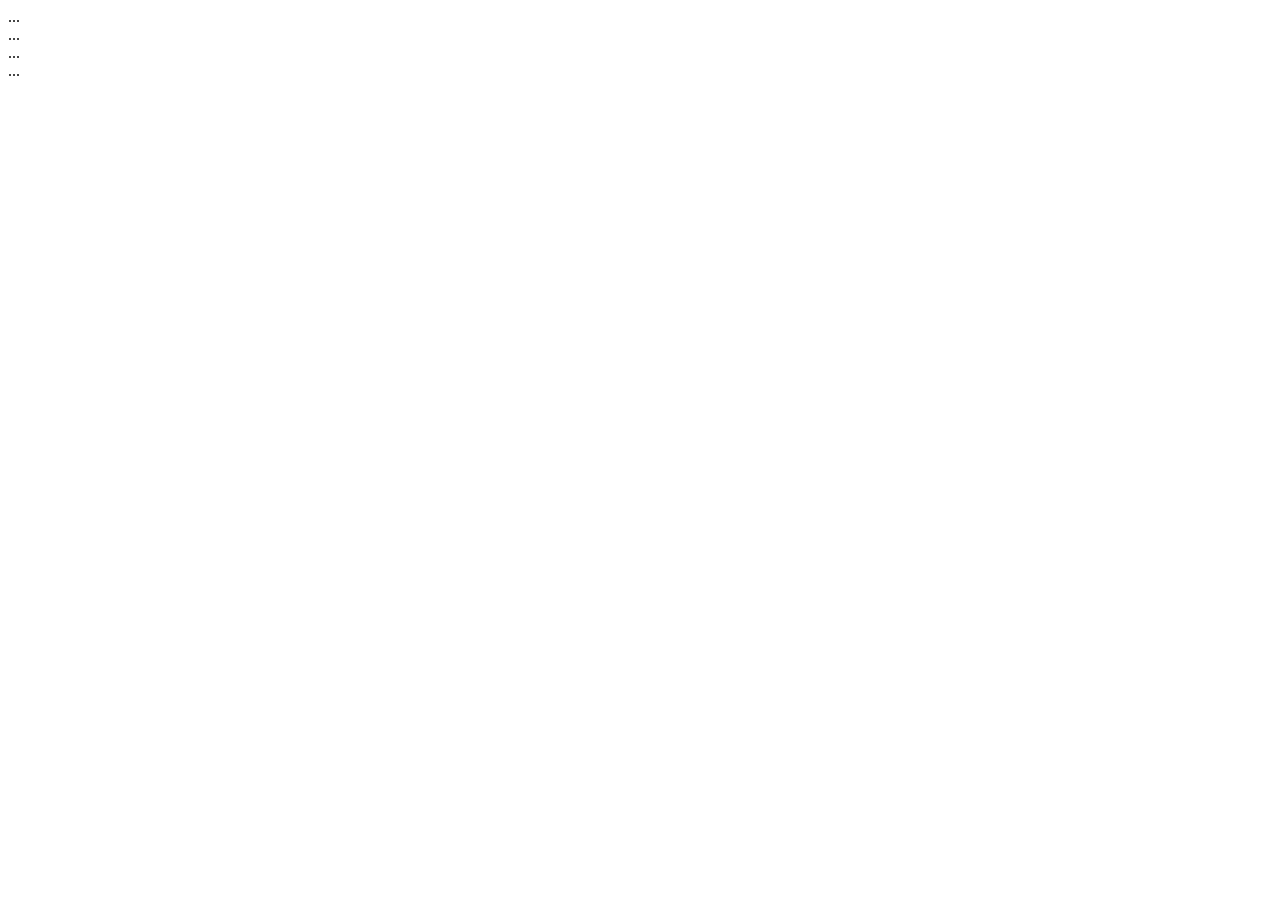
==== index.html @ 46198ea7 "Añadir archivos Página Web" ====
<!DOCTYPE html>
<html lang="es">
<head>
 <meta charset="UTF-8">
 <meta name="viewport" content="width=device-width, initial-scale=1.0">
 <title>Dungeons & Dragons</title>
</head>
<body>
 <header>...</header>
 <nav>...</nav>
 <main>...</main>
 <footer>...</footer>
</body>
</html>
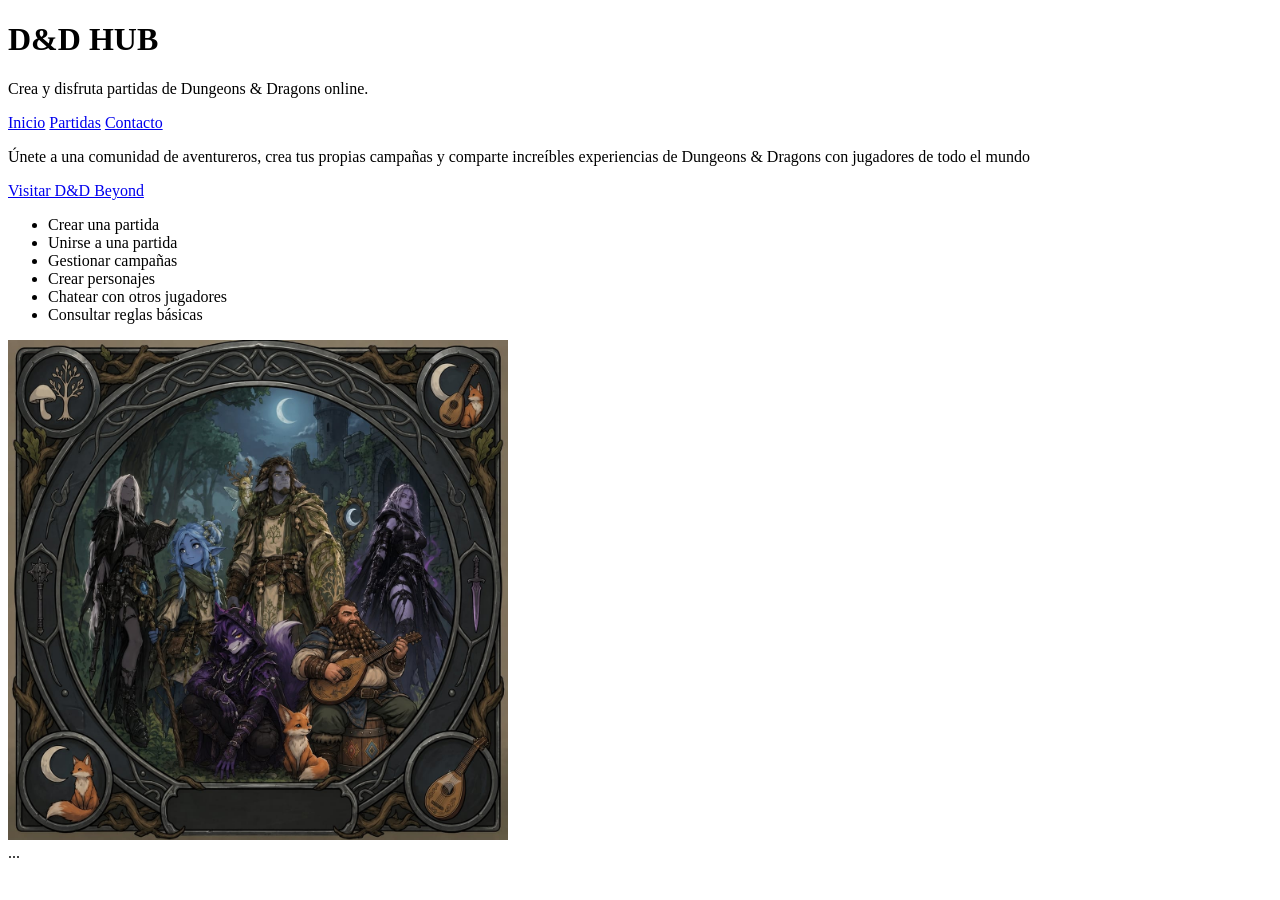
==== commit bcc2d9a6: "Actualización Página Web" ====
--- a/index.html
+++ b/index.html
@@ -3,12 +3,33 @@
 <head>
  <meta charset="UTF-8">
  <meta name="viewport" content="width=device-width, initial-scale=1.0">
- <title>Dungeons & Dragons</title>
+ <title>Dungeons & Dragons HUB</title>
 </head>
 <body>
- <header>...</header>
- <nav>...</nav>
- <main>...</main>
+ <header>
+    <h1>D&D HUB</h1>
+    <p>Crea y disfruta partidas de Dungeons & Dragons online.</p>
+ </header>
+ <nav>
+    <a href="index.html">Inicio</a>
+    <a href="pagina2.html">Partidas</a>
+    <a href="pagina3.html">Contacto</a>
+</nav>
+ <main>
+    <p>Únete a una comunidad de aventureros, crea tus propias campañas y comparte increíbles experiencias de Dungeons & Dragons con jugadores de todo el mundo</p>
+ </main>
+    <a href="https://www.dndbeyond.com/en?srsltid=AYCX9vLpSsn00K49eZHP-_amnRFfbuU8GdW08XZc52-zA27ekqrg1QME">Visitar D&D Beyond</a>
+ <ul>
+   <li>Crear una partida</li>
+   <li>Unirse a una partida</li>
+   <li>Gestionar campañas</li>
+   <li>Crear personajes</li>
+   <li>Chatear con otros jugadores</li>
+   <li>Consultar reglas básicas</li>
+ </ul>
+ <img src="img/imagen1.jpg" alt="Grupo de personajes de Dungeons & Dragons" width="500">
  <footer>...</footer>
+ <style>
+ </style>
 </body>
 </html>
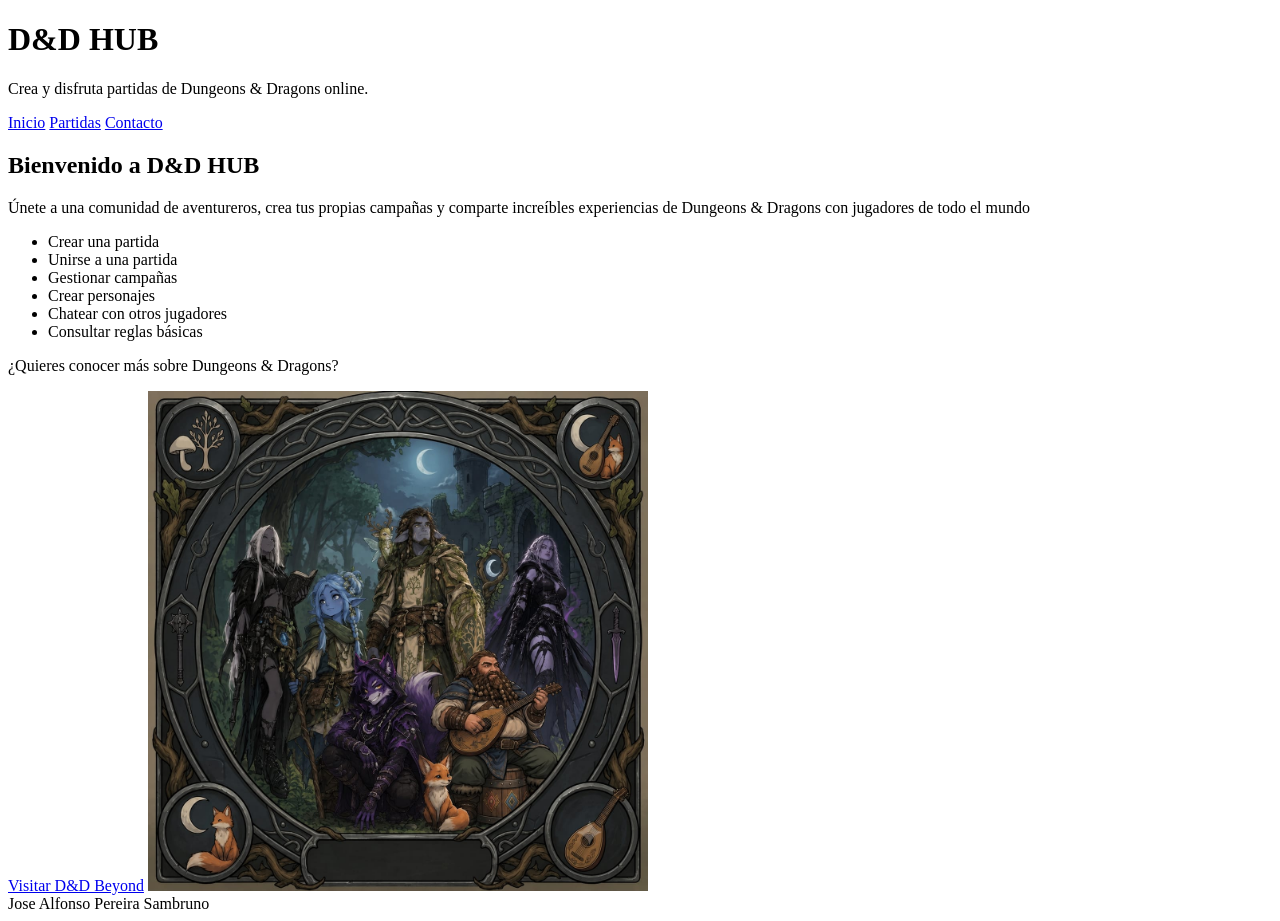
==== commit a7758fbc: "Actualización V1" ====
--- a/index.html
+++ b/index.html
@@ -16,9 +16,9 @@
     <a href="pagina3.html">Contacto</a>
 </nav>
  <main>
+   <h2>Bienvenido a D&D HUB</h2>
     <p>Únete a una comunidad de aventureros, crea tus propias campañas y comparte increíbles experiencias de Dungeons & Dragons con jugadores de todo el mundo</p>
  </main>
-    <a href="https://www.dndbeyond.com/en?srsltid=AYCX9vLpSsn00K49eZHP-_amnRFfbuU8GdW08XZc52-zA27ekqrg1QME">Visitar D&D Beyond</a>
  <ul>
    <li>Crear una partida</li>
    <li>Unirse a una partida</li>
@@ -27,8 +27,10 @@
    <li>Chatear con otros jugadores</li>
    <li>Consultar reglas básicas</li>
  </ul>
+ <p>¿Quieres conocer más sobre Dungeons & Dragons?</p>
+ <a href="https://www.dndbeyond.com/en?srsltid=AYCX9vLpSsn00K49eZHP-_amnRFfbuU8GdW08XZc52-zA27ekqrg1QME">Visitar D&D Beyond</a>
  <img src="img/imagen1.jpg" alt="Grupo de personajes de Dungeons & Dragons" width="500">
- <footer>...</footer>
+ <footer>Jose Alfonso Pereira Sambruno</footer>
  <style>
  </style>
 </body>
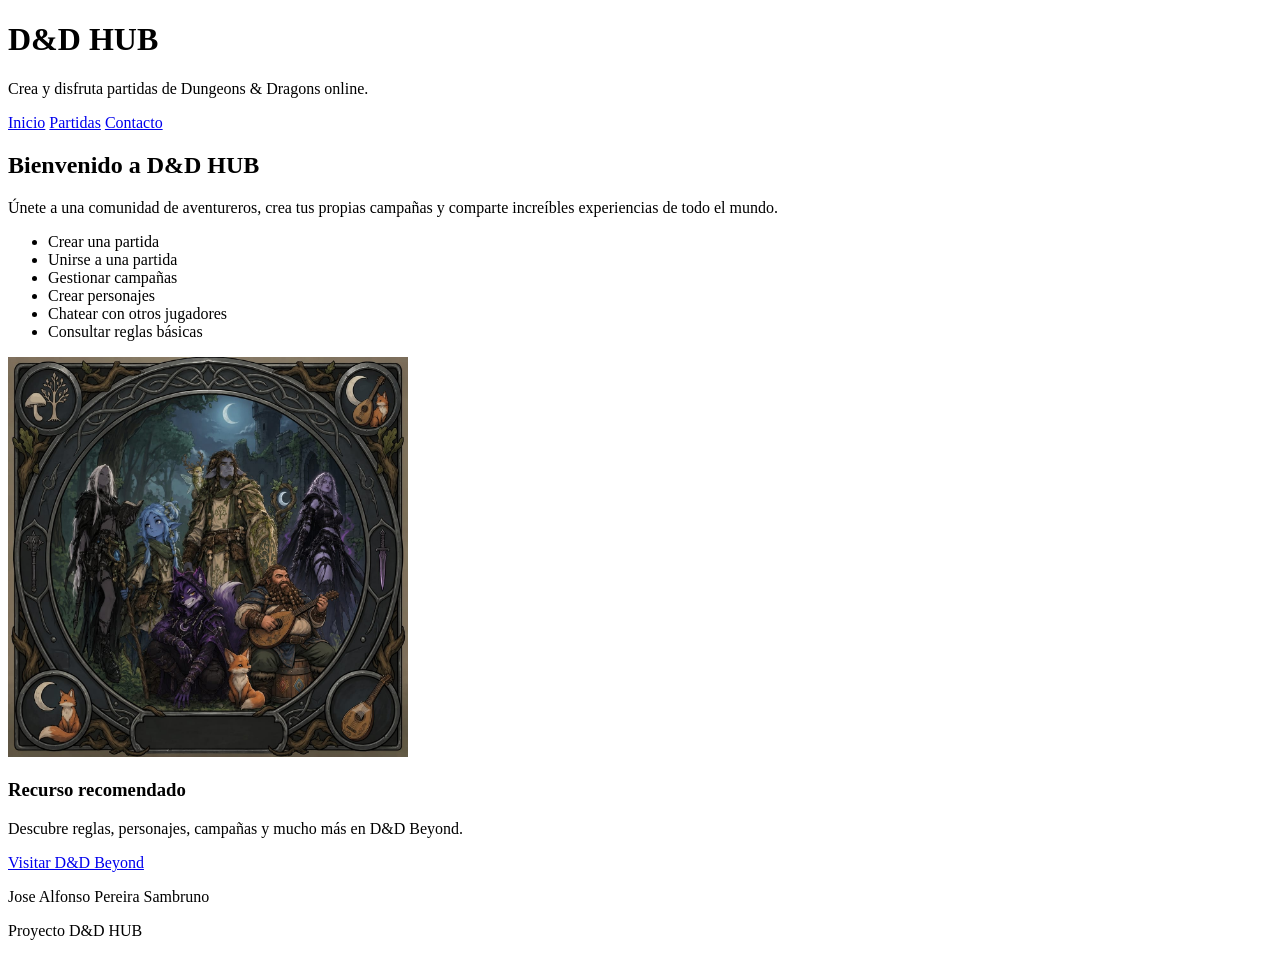
==== commit f4016095: "Proyecti D&D HUB HTML terminado" ====
--- a/index.html
+++ b/index.html
@@ -1,37 +1,40 @@
 <!DOCTYPE html>
 <html lang="es">
 <head>
- <meta charset="UTF-8">
- <meta name="viewport" content="width=device-width, initial-scale=1.0">
- <title>Dungeons & Dragons HUB</title>
+   <meta charset="UTF-8">
+   <meta name="viewport" content="width=device-width, initial-scale=1.0">
+   <title>D&D HUB</title>
+   <link rel="stylesheet" href="css/estilos.css">
 </head>
 <body>
- <header>
-    <h1>D&D HUB</h1>
-    <p>Crea y disfruta partidas de Dungeons & Dragons online.</p>
- </header>
- <nav>
-    <a href="index.html">Inicio</a>
-    <a href="pagina2.html">Partidas</a>
-    <a href="pagina3.html">Contacto</a>
+   <header>
+      <h1>D&D HUB</h1>
+      <p>Crea y disfruta partidas de Dungeons & Dragons online.</p>
+   </header>
+<nav>
+   <a href="index.html">Inicio</a>
+   <a href="partidas.html">Partidas</a>
+   <a href="contacto.html">Contacto</a>
 </nav>
- <main>
+<main>
    <h2>Bienvenido a D&D HUB</h2>
-    <p>Únete a una comunidad de aventureros, crea tus propias campañas y comparte increíbles experiencias de Dungeons & Dragons con jugadores de todo el mundo</p>
- </main>
- <ul>
-   <li>Crear una partida</li>
-   <li>Unirse a una partida</li>
-   <li>Gestionar campañas</li>
-   <li>Crear personajes</li>
-   <li>Chatear con otros jugadores</li>
-   <li>Consultar reglas básicas</li>
- </ul>
- <p>¿Quieres conocer más sobre Dungeons & Dragons?</p>
- <a href="https://www.dndbeyond.com/en?srsltid=AYCX9vLpSsn00K49eZHP-_amnRFfbuU8GdW08XZc52-zA27ekqrg1QME">Visitar D&D Beyond</a>
- <img src="img/imagen1.jpg" alt="Grupo de personajes de Dungeons & Dragons" width="500">
- <footer>Jose Alfonso Pereira Sambruno</footer>
- <style>
- </style>
+   <p>Únete a una comunidad de aventureros, crea tus propias campañas y comparte increíbles experiencias de todo el mundo.</p>
+   <ul>
+      <li>Crear una partida</li>
+      <li>Unirse a una partida</li>
+      <li>Gestionar campañas</li>
+      <li>Crear personajes</li>
+      <li>Chatear con otros jugadores</li>
+      <li>Consultar reglas básicas</li>
+   </ul>
+   <img src="img/imagen1.jpg" alt="Grupo de personajes de Dungeons & Dragons" width="400">
+   <h3>Recurso recomendado</h3>
+   <p>Descubre reglas, personajes, campañas y mucho más en D&D Beyond.</p>
+   <a href="https://www.dndbeyond.com" target="_blank">Visitar D&D Beyond</a>
+</main>
+   <footer>
+      <p>Jose Alfonso Pereira Sambruno</p>
+      <p>Proyecto D&D HUB</p>
+   </footer>
 </body>
 </html>
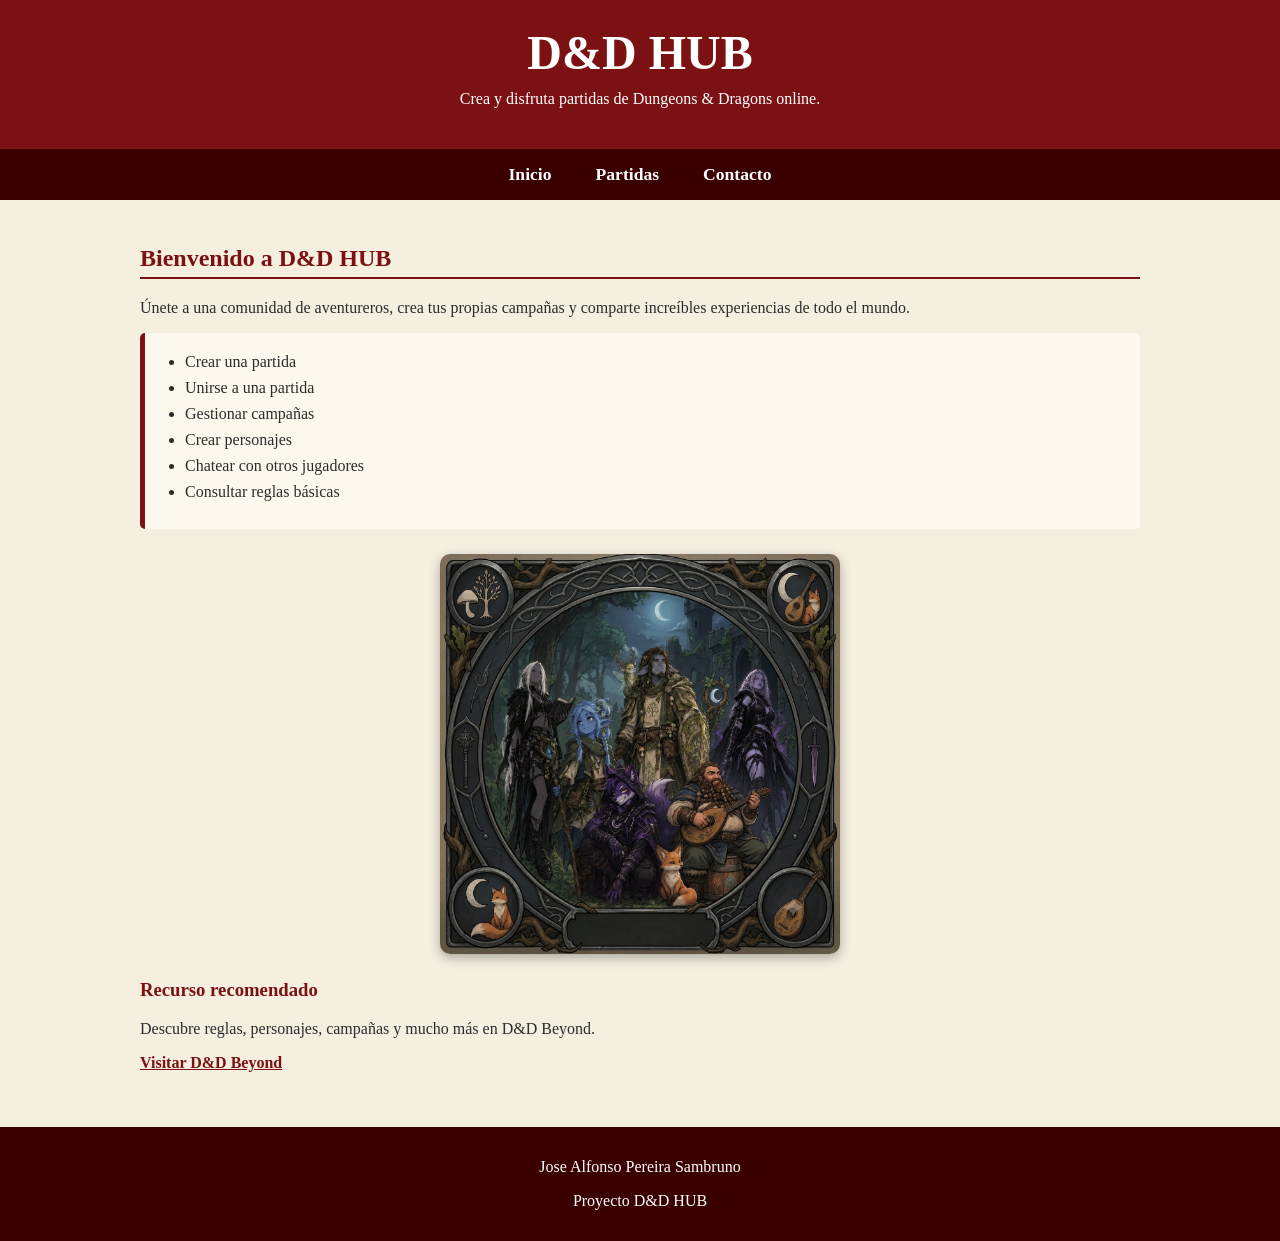
==== commit 19cb5e23: "Versión con CSS" ====
--- a/index.html
+++ b/index.html
@@ -3,8 +3,8 @@
 <head>
    <meta charset="UTF-8">
    <meta name="viewport" content="width=device-width, initial-scale=1.0">
+   <link rel="stylesheet" href="css/styles.css">
    <title>D&D HUB</title>
-   <link rel="stylesheet" href="css/estilos.css">
 </head>
 <body>
    <header>
--- a/css/styles.css
+++ b/css/styles.css
@@ -0,0 +1,189 @@
+/* ===== ESTILO GENERAL ===== */
+
+body {
+    font-family: Georgia, serif;
+    background-color: #f5efe0;
+    color: #2c2c2c;
+    margin: 0;
+    padding: 0;
+}
+
+/* ===== CABECERA ===== */
+
+header {
+    background-color: #7b1113;
+    color: white;
+    text-align: center;
+    padding: 25px;
+}
+
+header h1 {
+    margin: 0;
+    font-size: 3em;
+}
+
+header p {
+    margin-top: 10px;
+}
+
+/* ===== NAVEGACIÓN ===== */
+
+nav {
+    background-color: #3a0000;
+    text-align: center;
+    padding: 15px;
+}
+
+nav a {
+    color: white;
+    text-decoration: none;
+    margin: 0 20px;
+    font-weight: bold;
+    font-size: 1.1em;
+}
+
+nav a:hover {
+    color: gold;
+}
+
+/* ===== CONTENIDO PRINCIPAL ===== */
+
+main {
+    max-width: 1000px;
+    margin: auto;
+    padding: 25px;
+}
+
+h2 {
+    color: #7b1113;
+    border-bottom: 2px solid #7b1113;
+    padding-bottom: 5px;
+}
+
+h3 {
+    color: #7b1113;
+}
+
+/* ===== LISTAS ===== */
+
+ul {
+    background-color: #fdf8ed;
+    border-left: 5px solid #7b1113;
+    padding: 20px 40px;
+    border-radius: 5px;
+}
+
+li {
+    margin-bottom: 8px;
+}
+
+/* ===== IMÁGENES ===== */
+
+img {
+    display: block;
+    margin: 25px auto;
+    border-radius: 10px;
+    max-width: 100%;
+    box-shadow: 0px 4px 12px rgba(0, 0, 0, 0.3);
+}
+
+/* ===== TABLAS ===== */
+
+table {
+    width: 100%;
+    border-collapse: collapse;
+    margin-top: 20px;
+    background-color: white;
+}
+
+table,
+th,
+td {
+    border: 2px solid #7b1113;
+}
+
+th {
+    background-color: #7b1113;
+    color: white;
+    padding: 12px;
+}
+
+td {
+    padding: 10px;
+    text-align: center;
+}
+
+tr:nth-child(even) {
+    background-color: #f3ebe0;
+}
+
+/* ===== FORMULARIOS ===== */
+
+form {
+    display: flex;
+    flex-direction: column;
+    gap: 10px;
+    background-color: #fdf8ed;
+    padding: 20px;
+    border-radius: 10px;
+    border: 2px solid #7b1113;
+}
+
+input,
+select {
+    padding: 10px;
+    font-size: 1em;
+}
+
+button {
+    background-color: #7b1113;
+    color: white;
+    border: none;
+    padding: 12px;
+    font-size: 1em;
+    cursor: pointer;
+    border-radius: 5px;
+}
+
+button:hover {
+    background-color: #a31518;
+}
+
+/* ===== ENLACES EXTERNOS ===== */
+
+main a {
+    color: #7b1113;
+    font-weight: bold;
+}
+
+main a:hover {
+    color: #a31518;
+}
+
+/* ===== FOOTER ===== */
+
+footer {
+    background-color: #3a0000;
+    color: white;
+    text-align: center;
+    padding: 15px;
+    margin-top: 30px;
+}
+
+/* ===== RESPONSIVE ===== */
+
+@media (max-width: 768px) {
+
+    header h1 {
+        font-size: 2em;
+    }
+
+    nav a {
+        display: block;
+        margin: 10px 0;
+    }
+
+    table {
+        font-size: 0.9em;
+    }
+}
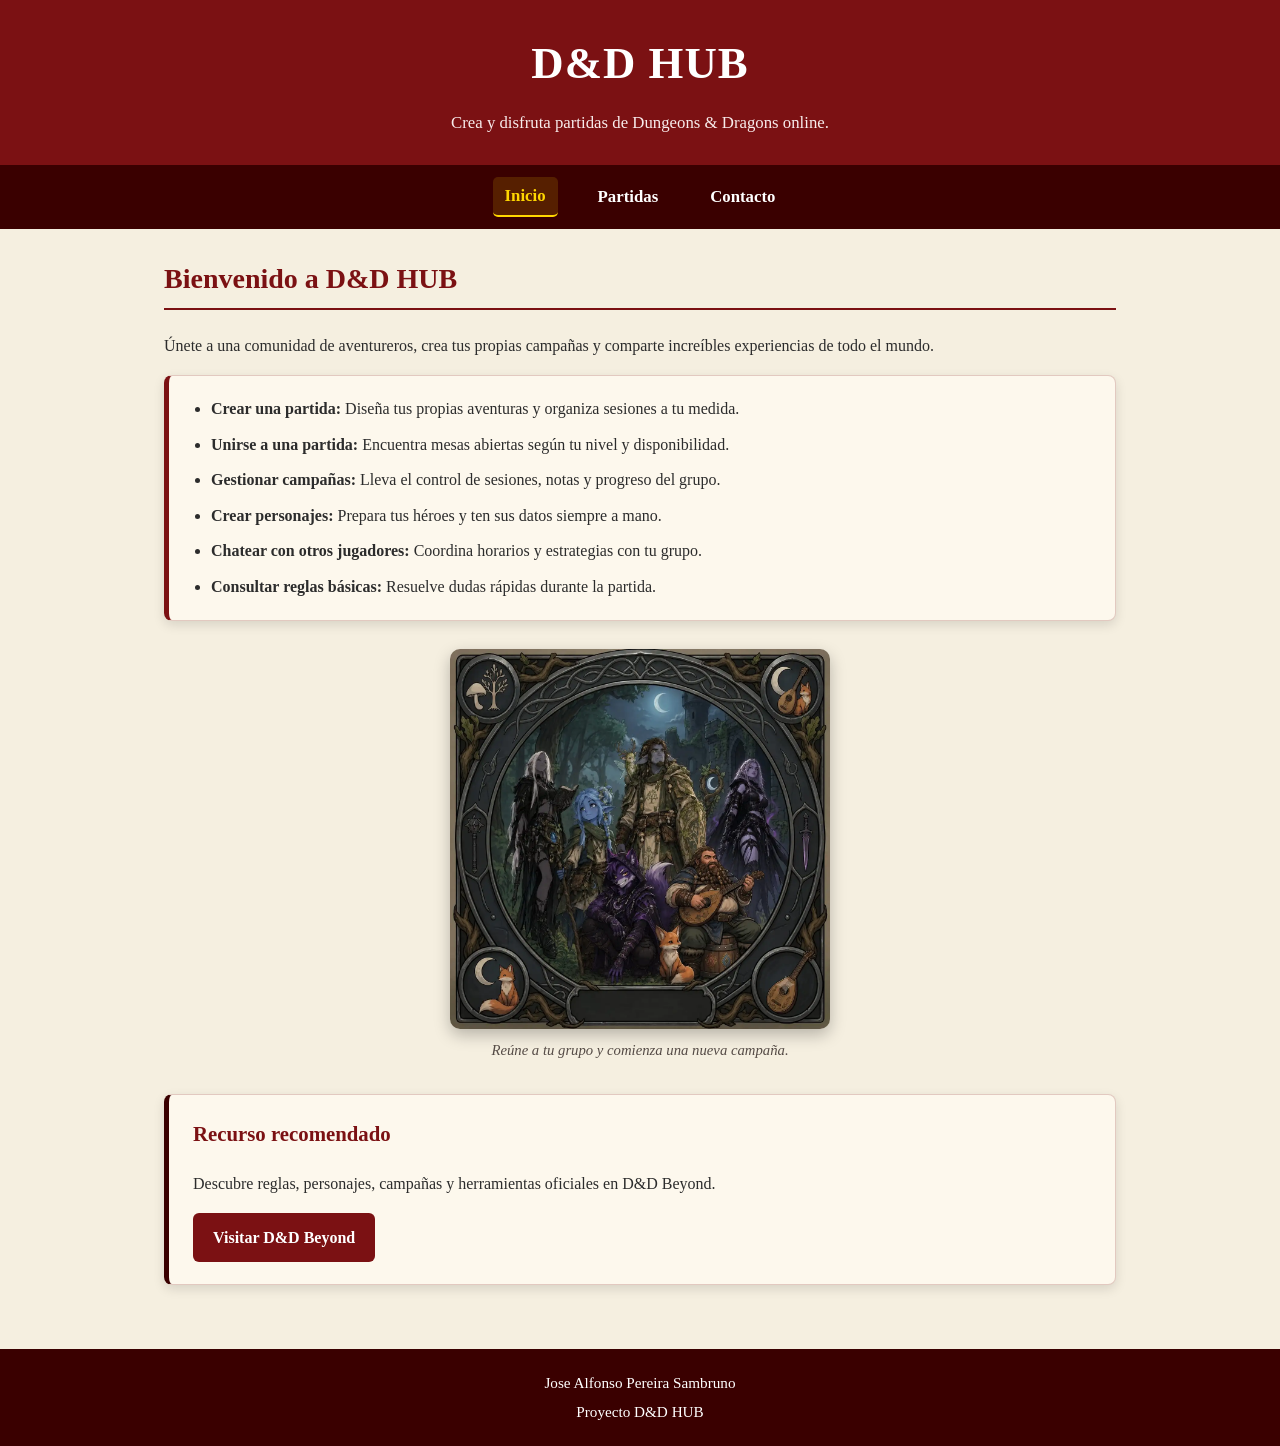
==== commit 5730edeb: "Actualización página web" ====
--- a/index.html
+++ b/index.html
@@ -1,40 +1,55 @@
 <!DOCTYPE html>
 <html lang="es">
 <head>
-   <meta charset="UTF-8">
-   <meta name="viewport" content="width=device-width, initial-scale=1.0">
-   <link rel="stylesheet" href="css/styles.css">
-   <title>D&D HUB</title>
+    <meta charset="UTF-8">
+    <meta name="viewport" content="width=device-width, initial-scale=1.0">
+    <link rel="stylesheet" href="css/styles.css">
+    <title>D&amp;D HUB - Inicio</title>
 </head>
 <body>
-   <header>
-      <h1>D&D HUB</h1>
-      <p>Crea y disfruta partidas de Dungeons & Dragons online.</p>
-   </header>
-<nav>
-   <a href="index.html">Inicio</a>
-   <a href="partidas.html">Partidas</a>
-   <a href="contacto.html">Contacto</a>
-</nav>
-<main>
-   <h2>Bienvenido a D&D HUB</h2>
-   <p>Únete a una comunidad de aventureros, crea tus propias campañas y comparte increíbles experiencias de todo el mundo.</p>
-   <ul>
-      <li>Crear una partida</li>
-      <li>Unirse a una partida</li>
-      <li>Gestionar campañas</li>
-      <li>Crear personajes</li>
-      <li>Chatear con otros jugadores</li>
-      <li>Consultar reglas básicas</li>
-   </ul>
-   <img src="img/imagen1.jpg" alt="Grupo de personajes de Dungeons & Dragons" width="400">
-   <h3>Recurso recomendado</h3>
-   <p>Descubre reglas, personajes, campañas y mucho más en D&D Beyond.</p>
-   <a href="https://www.dndbeyond.com" target="_blank">Visitar D&D Beyond</a>
-</main>
-   <footer>
-      <p>Jose Alfonso Pereira Sambruno</p>
-      <p>Proyecto D&D HUB</p>
-   </footer>
+    <header>
+        <h1>D&amp;D HUB</h1>
+        <p>Crea y disfruta partidas de Dungeons &amp; Dragons online.</p>
+    </header>
+
+    <nav aria-label="Navegación principal">
+        <a href="index.html" class="activo" aria-current="page">Inicio</a>
+        <a href="partidas.html">Partidas</a>
+        <a href="contacto.html">Contacto</a>
+    </nav>
+
+    <main>
+        <section class="intro">
+            <h2>Bienvenido a D&amp;D HUB</h2>
+            <p>Únete a una comunidad de aventureros, crea tus propias campañas y comparte increíbles experiencias de todo el mundo.</p>
+
+            <ul class="lista-funciones">
+                <li><strong>Crear una partida:</strong> Diseña tus propias aventuras y organiza sesiones a tu medida.</li>
+                <li><strong>Unirse a una partida:</strong> Encuentra mesas abiertas según tu nivel y disponibilidad.</li>
+                <li><strong>Gestionar campañas:</strong> Lleva el control de sesiones, notas y progreso del grupo.</li>
+                <li><strong>Crear personajes:</strong> Prepara tus héroes y ten sus datos siempre a mano.</li>
+                <li><strong>Chatear con otros jugadores:</strong> Coordina horarios y estrategias con tu grupo.</li>
+                <li><strong>Consultar reglas básicas:</strong> Resuelve dudas rápidas durante la partida.</li>
+            </ul>
+
+            <figure class="ilustracion-principal">
+                <img src="img/imagen1.webp" alt="Grupo de personajes de Dungeons & Dragons en un bosque nocturno" width="400" height="400">
+                <figcaption>Reúne a tu grupo y comienza una nueva campaña.</figcaption>
+            </figure>
+        </section>
+
+        <section class="recurso-destacado">
+            <h3>Recurso recomendado</h3>
+            <p>Descubre reglas, personajes, campañas y herramientas oficiales en D&amp;D Beyond.</p>
+            <a class="boton-enlace" href="https://www.dndbeyond.com" target="_blank" rel="noopener noreferrer">Visitar D&amp;D Beyond</a>
+        </section>
+    </main>
+
+    <footer>
+        <p>Jose Alfonso Pereira Sambruno</p>
+        <p>Proyecto D&amp;D HUB</p>
+    </footer>
+
+    <script src="js/app.js"></script>
 </body>
 </html>
--- a/css/styles.css
+++ b/css/styles.css
@@ -1,189 +1,431 @@
+/* ===== VARIABLES DE DISEÑO ===== */
+
+:root {
+    --color-primario: #7b1113;
+    --color-primario-hover: #a31518;
+    --color-oscuro: #3a0000;
+    --color-fondo: #f5efe0;
+    --color-superficie: #fdf8ed;
+    --color-texto: #2c2c2c;
+    --color-texto-suave: #554b46;
+    --color-acento: #ffd700;
+    --color-fila-alterna: #f3ebe0;
+    --borde-suave: 1px solid rgba(123, 17, 19, 0.2);
+    --sombra-suave: 0 4px 12px rgba(0, 0, 0, 0.12);
+    --sombra-imagen: 0 6px 16px rgba(0, 0, 0, 0.25);
+    --radio-borde: 8px;
+    --transicion: 0.2s ease;
+}
+
 /* ===== ESTILO GENERAL ===== */
+
+*,
+*::before,
+*::after {
+    box-sizing: border-box;
+}
+
+html {
+    scroll-behavior: smooth;
+}
 
 body {
     font-family: Georgia, serif;
-    background-color: #f5efe0;
-    color: #2c2c2c;
+    background-color: var(--color-fondo);
+    color: var(--color-texto);
+    line-height: 1.6;
     margin: 0;
     padding: 0;
+    min-height: 100vh;
+    display: flex;
+    flex-direction: column;
+}
+
+:focus-visible {
+    outline: 3px solid var(--color-acento);
+    outline-offset: 2px;
 }
 
 /* ===== CABECERA ===== */
 
 header {
-    background-color: #7b1113;
-    color: white;
+    background-color: var(--color-primario);
+    color: #ffffff;
     text-align: center;
-    padding: 25px;
+    padding: 28px 20px;
+    box-shadow: var(--sombra-suave);
 }
 
 header h1 {
     margin: 0;
-    font-size: 3em;
+    font-size: 2.8em;
+    letter-spacing: 1px;
 }
 
 header p {
-    margin-top: 10px;
+    margin: 10px 0 0;
+    font-size: 1.05em;
+    color: #f8ecec;
 }
 
 /* ===== NAVEGACIÓN ===== */
 
 nav {
-    background-color: #3a0000;
+    background-color: var(--color-oscuro);
+    display: flex;
+    justify-content: center;
+    align-items: center;
+    flex-wrap: wrap;
+    gap: 10px 28px;
+    padding: 12px 20px;
+}
+
+nav a {
+    color: #ffffff;
+    text-decoration: none;
+    font-weight: bold;
+    font-size: 1.05em;
+    padding: 6px 12px;
+    border-radius: 5px;
+    transition: color var(--transicion), background-color var(--transicion);
+}
+
+nav a:hover {
+    color: var(--color-acento);
+    background-color: rgba(255, 255, 255, 0.08);
+}
+
+nav a.activo {
+    color: var(--color-acento);
+    background-color: rgba(255, 215, 0, 0.14);
+    border-bottom: 2px solid var(--color-acento);
+}
+
+/* ===== CONTENIDO PRINCIPAL ===== */
+
+main {
+    flex: 1;
+    width: 100%;
+    max-width: 1000px;
+    margin: 0 auto;
+    padding: 28px 24px;
+}
+
+section + section {
+    margin-top: 32px;
+}
+
+h2 {
+    color: var(--color-primario);
+    border-bottom: 2px solid var(--color-primario);
+    padding-bottom: 6px;
+    margin-top: 0;
+    font-size: 1.75em;
+}
+
+h3 {
+    color: var(--color-primario);
+    margin-top: 0;
+    font-size: 1.3em;
+}
+
+/* ===== LISTAS Y TARJETAS ===== */
+
+ul.lista-funciones {
+    background-color: var(--color-superficie);
+    border-left: 5px solid var(--color-primario);
+    border-top: var(--borde-suave);
+    border-right: var(--borde-suave);
+    border-bottom: var(--borde-suave);
+    padding: 20px 24px 20px 42px;
+    border-radius: var(--radio-borde);
+    box-shadow: var(--sombra-suave);
+}
+
+ul.lista-funciones li {
+    margin-bottom: 10px;
+}
+
+ul.lista-funciones li:last-child {
+    margin-bottom: 0;
+}
+
+.recurso-destacado {
+    background-color: var(--color-superficie);
+    border: var(--borde-suave);
+    border-left: 5px solid var(--color-oscuro);
+    border-radius: var(--radio-borde);
+    padding: 22px 24px;
+    box-shadow: var(--sombra-suave);
+}
+
+.recurso-destacado p {
+    margin-top: 0;
+    margin-bottom: 16px;
+}
+
+/* ===== IMÁGENES ===== */
+
+figure {
+    margin: 28px auto;
     text-align: center;
-    padding: 15px;
-}
-
-nav a {
-    color: white;
-    text-decoration: none;
-    margin: 0 20px;
-    font-weight: bold;
-    font-size: 1.1em;
-}
-
-nav a:hover {
-    color: gold;
-}
-
-/* ===== CONTENIDO PRINCIPAL ===== */
-
-main {
-    max-width: 1000px;
-    margin: auto;
-    padding: 25px;
-}
-
-h2 {
-    color: #7b1113;
-    border-bottom: 2px solid #7b1113;
-    padding-bottom: 5px;
-}
-
-h3 {
-    color: #7b1113;
-}
-
-/* ===== LISTAS ===== */
-
-ul {
-    background-color: #fdf8ed;
-    border-left: 5px solid #7b1113;
-    padding: 20px 40px;
-    border-radius: 5px;
-}
-
-li {
-    margin-bottom: 8px;
-}
-
-/* ===== IMÁGENES ===== */
+}
 
 img {
     display: block;
-    margin: 25px auto;
+    margin: 0 auto;
     border-radius: 10px;
     max-width: 100%;
-    box-shadow: 0px 4px 12px rgba(0, 0, 0, 0.3);
+    height: auto;
+    box-shadow: var(--sombra-imagen);
+}
+
+.ilustracion-principal img {
+    width: 380px;
+}
+
+.emblema-dnd img {
+    width: 260px;
+}
+
+figcaption {
+    margin-top: 10px;
+    font-size: 0.92em;
+    font-style: italic;
+    color: var(--color-texto-suave);
+}
+
+/* ===== FILTRO DE PARTIDAS ===== */
+
+.filtro-partidas {
+    display: flex;
+    flex-wrap: wrap;
+    align-items: center;
+    gap: 14px 20px;
+    background-color: var(--color-superficie);
+    border: var(--borde-suave);
+    border-radius: var(--radio-borde);
+    padding: 14px 18px;
+    margin-top: 18px;
+    box-shadow: var(--sombra-suave);
+}
+
+.filtro-grupo {
+    display: flex;
+    flex-wrap: wrap;
+    align-items: center;
+    gap: 8px;
+}
+
+.contador-partidas {
+    margin-left: auto;
+    font-size: 0.95em;
+    font-weight: bold;
+    color: var(--color-primario);
 }
 
 /* ===== TABLAS ===== */
+
+.table-wrapper {
+    width: 100%;
+    overflow-x: auto;
+    margin-top: 20px;
+    border-radius: var(--radio-borde);
+    box-shadow: var(--sombra-suave);
+}
 
 table {
     width: 100%;
+    min-width: 560px;
     border-collapse: collapse;
-    margin-top: 20px;
-    background-color: white;
-}
-
-table,
+    background-color: #ffffff;
+}
+
 th,
 td {
-    border: 2px solid #7b1113;
+    border: 1.5px solid var(--color-primario);
+    padding: 12px 14px;
+    text-align: center;
 }
 
 th {
-    background-color: #7b1113;
-    color: white;
-    padding: 12px;
-}
-
-td {
-    padding: 10px;
+    background-color: var(--color-primario);
+    color: #ffffff;
+    font-weight: bold;
+}
+
+tr:nth-child(even) td {
+    background-color: var(--color-fila-alterna);
+}
+
+tbody tr:hover td {
+    background-color: #efe2cf;
+}
+
+.volver-arriba {
+    text-align: right;
+    margin-top: 16px;
+}
+
+/* ===== FORMULARIOS Y CONFIRMACIÓN ===== */
+
+form {
+    display: flex;
+    flex-direction: column;
+    gap: 16px;
+    background-color: var(--color-superficie);
+    padding: 24px;
+    border-radius: 10px;
+    border: 2px solid var(--color-primario);
+    box-shadow: var(--sombra-suave);
+    margin-top: 18px;
+}
+
+.campo-form {
+    display: flex;
+    flex-direction: column;
+    gap: 6px;
+}
+
+label {
+    font-weight: bold;
+    color: var(--color-texto);
+}
+
+.checkbox-label {
+    display: flex;
+    align-items: center;
+    gap: 10px;
+    font-weight: normal;
+    cursor: pointer;
+}
+
+input[type="text"],
+input[type="email"],
+select,
+textarea {
+    padding: 11px 12px;
+    font-size: 1em;
+    font-family: inherit;
+    color: var(--color-texto);
+    background-color: #ffffff;
+    border: 1.5px solid #b8a398;
+    border-radius: 6px;
+    transition: border-color var(--transicion), box-shadow var(--transicion);
+}
+
+input[type="text"]:focus,
+input[type="email"]:focus,
+select:focus,
+textarea:focus {
+    border-color: var(--color-primario);
+    box-shadow: 0 0 0 3px rgba(123, 17, 19, 0.15);
+}
+
+textarea {
+    resize: vertical;
+}
+
+button,
+a.boton-enlace {
+    display: inline-block;
+    background-color: var(--color-primario);
+    color: #ffffff;
+    text-decoration: none;
+    font-weight: bold;
+    border: none;
+    padding: 12px 20px;
+    font-size: 1em;
+    font-family: inherit;
+    cursor: pointer;
+    border-radius: 6px;
     text-align: center;
-}
-
-tr:nth-child(even) {
-    background-color: #f3ebe0;
-}
-
-/* ===== FORMULARIOS ===== */
-
-form {
-    display: flex;
-    flex-direction: column;
-    gap: 10px;
-    background-color: #fdf8ed;
-    padding: 20px;
-    border-radius: 10px;
-    border: 2px solid #7b1113;
-}
-
-input,
-select {
-    padding: 10px;
-    font-size: 1em;
-}
-
-button {
-    background-color: #7b1113;
-    color: white;
-    border: none;
-    padding: 12px;
-    font-size: 1em;
-    cursor: pointer;
-    border-radius: 5px;
-}
-
-button:hover {
-    background-color: #a31518;
-}
-
-/* ===== ENLACES EXTERNOS ===== */
-
-main a {
-    color: #7b1113;
-    font-weight: bold;
-}
-
-main a:hover {
-    color: #a31518;
+    transition: background-color var(--transicion), transform var(--transicion);
+}
+
+button:hover,
+a.boton-enlace:hover {
+    background-color: var(--color-primario-hover);
+    transform: translateY(-1px);
+}
+
+.confirmacion-contacto {
+    margin-top: 18px;
+    padding: 16px 20px;
+    background-color: #eef7ec;
+    border: 1.5px solid #2e6f40;
+    border-left: 5px solid #2e6f40;
+    border-radius: var(--radio-borde);
+    color: #1d4628;
+    font-weight: bold;
+}
+
+/* ===== ENLACES GENERALES ===== */
+
+main a:not(.boton-enlace) {
+    color: var(--color-primario);
+    font-weight: bold;
+    text-underline-offset: 3px;
+}
+
+main a:not(.boton-enlace):hover {
+    color: var(--color-primario-hover);
 }
 
 /* ===== FOOTER ===== */
 
 footer {
-    background-color: #3a0000;
-    color: white;
+    background-color: var(--color-oscuro);
+    color: #ffffff;
     text-align: center;
-    padding: 15px;
-    margin-top: 30px;
+    padding: 18px 20px;
+    margin-top: 36px;
+}
+
+footer p {
+    margin: 4px 0;
+    font-size: 0.95em;
 }
 
 /* ===== RESPONSIVE ===== */
 
 @media (max-width: 768px) {
-
     header h1 {
-        font-size: 2em;
+        font-size: 2.1em;
+    }
+
+    main {
+        padding: 20px 16px;
+    }
+
+    nav {
+        flex-direction: column;
+        gap: 6px;
+        padding: 10px 16px;
     }
 
     nav a {
-        display: block;
-        margin: 10px 0;
-    }
-
-    table {
-        font-size: 0.9em;
+        width: 100%;
+        text-align: center;
+    }
+
+    .ilustracion-principal img {
+        width: 100%;
+        max-width: 340px;
+    }
+
+    .contador-partidas {
+        margin-left: 0;
+        width: 100%;
+    }
+
+    th,
+    td {
+        padding: 9px 10px;
+        font-size: 0.92em;
+    }
+
+    form {
+        padding: 18px;
     }
 }
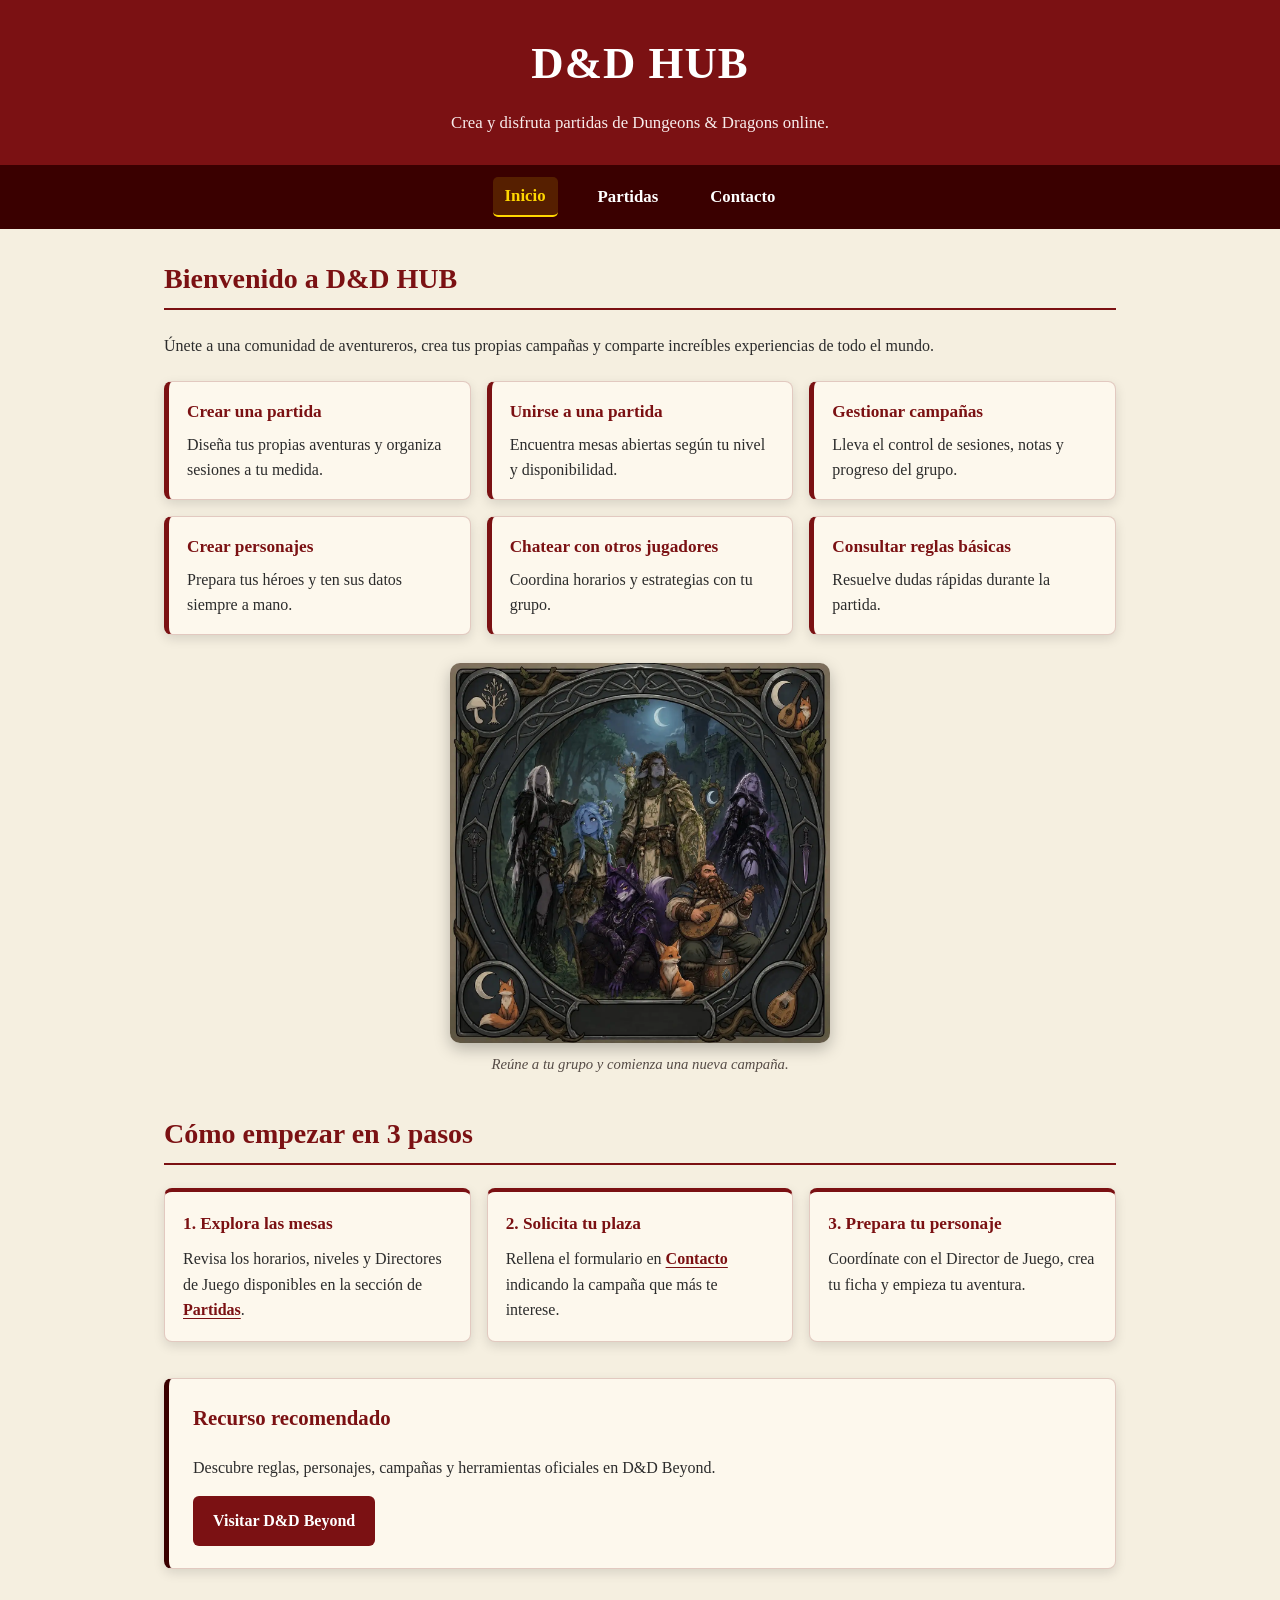
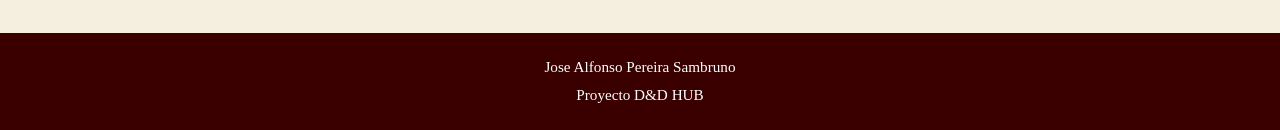
==== commit 90ba3184: "Actualización" ====
--- a/index.html
+++ b/index.html
@@ -6,7 +6,7 @@
     <link rel="stylesheet" href="css/styles.css">
     <title>D&amp;D HUB - Inicio</title>
 </head>
-<body>
+<body id="arriba">
     <header>
         <h1>D&amp;D HUB</h1>
         <p>Crea y disfruta partidas de Dungeons &amp; Dragons online.</p>
@@ -24,18 +24,54 @@
             <p>Únete a una comunidad de aventureros, crea tus propias campañas y comparte increíbles experiencias de todo el mundo.</p>
 
             <ul class="lista-funciones">
-                <li><strong>Crear una partida:</strong> Diseña tus propias aventuras y organiza sesiones a tu medida.</li>
-                <li><strong>Unirse a una partida:</strong> Encuentra mesas abiertas según tu nivel y disponibilidad.</li>
-                <li><strong>Gestionar campañas:</strong> Lleva el control de sesiones, notas y progreso del grupo.</li>
-                <li><strong>Crear personajes:</strong> Prepara tus héroes y ten sus datos siempre a mano.</li>
-                <li><strong>Chatear con otros jugadores:</strong> Coordina horarios y estrategias con tu grupo.</li>
-                <li><strong>Consultar reglas básicas:</strong> Resuelve dudas rápidas durante la partida.</li>
+                <li>
+                    <strong>Crear una partida</strong>
+                    <span>Diseña tus propias aventuras y organiza sesiones a tu medida.</span>
+                </li>
+                <li>
+                    <strong>Unirse a una partida</strong>
+                    <span>Encuentra mesas abiertas según tu nivel y disponibilidad.</span>
+                </li>
+                <li>
+                    <strong>Gestionar campañas</strong>
+                    <span>Lleva el control de sesiones, notas y progreso del grupo.</span>
+                </li>
+                <li>
+                    <strong>Crear personajes</strong>
+                    <span>Prepara tus héroes y ten sus datos siempre a mano.</span>
+                </li>
+                <li>
+                    <strong>Chatear con otros jugadores</strong>
+                    <span>Coordina horarios y estrategias con tu grupo.</span>
+                </li>
+                <li>
+                    <strong>Consultar reglas básicas</strong>
+                    <span>Resuelve dudas rápidas durante la partida.</span>
+                </li>
             </ul>
 
             <figure class="ilustracion-principal">
-                <img src="img/imagen1.webp" alt="Grupo de personajes de Dungeons & Dragons en un bosque nocturno" width="400" height="400">
+                <img src="img/imagen1.webp" alt="Grupo de personajes de Dungeons &amp; Dragons en un bosque nocturno" width="400" height="400">
                 <figcaption>Reúne a tu grupo y comienza una nueva campaña.</figcaption>
             </figure>
+        </section>
+
+        <section class="pasos-inicio">
+            <h2>Cómo empezar en 3 pasos</h2>
+            <ol class="lista-pasos">
+                <li>
+                    <strong>1. Explora las mesas</strong>
+                    <p>Revisa los horarios, niveles y Directores de Juego disponibles en la sección de <a href="partidas.html">Partidas</a>.</p>
+                </li>
+                <li>
+                    <strong>2. Solicita tu plaza</strong>
+                    <p>Rellena el formulario en <a href="contacto.html">Contacto</a> indicando la campaña que más te interese.</p>
+                </li>
+                <li>
+                    <strong>3. Prepara tu personaje</strong>
+                    <p>Coordínate con el Director de Juego, crea tu ficha y empieza tu aventura.</p>
+                </li>
+            </ol>
         </section>
 
         <section class="recurso-destacado">
--- a/css/styles.css
+++ b/css/styles.css
@@ -112,7 +112,7 @@
 }
 
 section + section {
-    margin-top: 32px;
+    margin-top: 36px;
 }
 
 h2 {
@@ -129,25 +129,67 @@
     font-size: 1.3em;
 }
 
-/* ===== LISTAS Y TARJETAS ===== */
+/* ===== TARJETAS DE FUNCIONES Y PASOS ===== */
 
 ul.lista-funciones {
-    background-color: var(--color-superficie);
+    list-style: none;
+    padding: 0;
+    margin: 22px 0;
+    display: grid;
+    grid-template-columns: repeat(auto-fit, minmax(260px, 1fr));
+    gap: 16px;
+}
+
+ul.lista-funciones li {
+    background-color: var(--color-superficie);
+    border: var(--borde-suave);
     border-left: 5px solid var(--color-primario);
-    border-top: var(--borde-suave);
-    border-right: var(--borde-suave);
-    border-bottom: var(--borde-suave);
-    padding: 20px 24px 20px 42px;
-    border-radius: var(--radio-borde);
-    box-shadow: var(--sombra-suave);
-}
-
-ul.lista-funciones li {
-    margin-bottom: 10px;
-}
-
-ul.lista-funciones li:last-child {
-    margin-bottom: 0;
+    border-radius: var(--radio-borde);
+    padding: 16px 18px;
+    box-shadow: var(--sombra-suave);
+    display: flex;
+    flex-direction: column;
+    gap: 6px;
+    transition: transform var(--transicion), box-shadow var(--transicion);
+}
+
+ul.lista-funciones li:hover {
+    transform: translateY(-2px);
+    box-shadow: 0 6px 16px rgba(0, 0, 0, 0.16);
+}
+
+ul.lista-funciones li strong {
+    color: var(--color-primario);
+    font-size: 1.08em;
+}
+
+ol.lista-pasos {
+    list-style: none;
+    padding: 0;
+    margin: 20px 0 0;
+    display: grid;
+    grid-template-columns: repeat(auto-fit, minmax(250px, 1fr));
+    gap: 16px;
+}
+
+ol.lista-pasos li {
+    background-color: var(--color-superficie);
+    border: var(--borde-suave);
+    border-top: 4px solid var(--color-primario);
+    border-radius: var(--radio-borde);
+    padding: 18px;
+    box-shadow: var(--sombra-suave);
+}
+
+ol.lista-pasos li strong {
+    display: block;
+    color: var(--color-primario);
+    font-size: 1.08em;
+    margin-bottom: 8px;
+}
+
+ol.lista-pasos li p {
+    margin: 0;
 }
 
 .recurso-destacado {
@@ -224,6 +266,17 @@
     color: var(--color-primario);
 }
 
+.sin-resultados {
+    margin-top: 18px;
+    padding: 16px 20px;
+    background-color: var(--color-superficie);
+    border: 1.5px solid var(--color-primario);
+    border-left: 5px solid var(--color-primario);
+    border-radius: var(--radio-borde);
+    color: var(--color-texto);
+    font-weight: bold;
+}
+
 /* ===== TABLAS ===== */
 
 .table-wrapper {
@@ -236,7 +289,7 @@
 
 table {
     width: 100%;
-    min-width: 560px;
+    min-width: 640px;
     border-collapse: collapse;
     background-color: #ffffff;
 }
@@ -262,12 +315,29 @@
     background-color: #efe2cf;
 }
 
+a.enlace-solicitar {
+    display: inline-block;
+    background-color: var(--color-primario);
+    color: #ffffff;
+    text-decoration: none;
+    font-size: 0.9em;
+    font-weight: bold;
+    padding: 6px 12px;
+    border-radius: 5px;
+    transition: background-color var(--transicion), transform var(--transicion);
+}
+
+a.enlace-solicitar:hover {
+    background-color: var(--color-primario-hover);
+    transform: translateY(-1px);
+}
+
 .volver-arriba {
     text-align: right;
     margin-top: 16px;
 }
 
-/* ===== FORMULARIOS Y CONFIRMACIÓN ===== */
+/* ===== FORMULARIOS, CONFIRMACIÓN E HISTORIAL ===== */
 
 form {
     display: flex;
@@ -349,6 +419,16 @@
     transform: translateY(-1px);
 }
 
+button.boton-secundario {
+    background-color: var(--color-oscuro);
+    padding: 8px 14px;
+    font-size: 0.92em;
+}
+
+button.boton-secundario:hover {
+    background-color: #560707;
+}
+
 .confirmacion-contacto {
     margin-top: 18px;
     padding: 16px 20px;
@@ -360,15 +440,61 @@
     font-weight: bold;
 }
 
+.historial-solicitudes {
+    background-color: var(--color-superficie);
+    border: var(--borde-suave);
+    border-radius: var(--radio-borde);
+    padding: 20px 22px;
+    box-shadow: var(--sombra-suave);
+}
+
+.historial-cabecera {
+    display: flex;
+    flex-wrap: wrap;
+    justify-content: space-between;
+    align-items: center;
+    gap: 12px;
+    margin-bottom: 14px;
+}
+
+.historial-cabecera h3 {
+    margin: 0;
+}
+
+ul.lista-solicitudes {
+    list-style: none;
+    padding: 0;
+    margin: 0;
+    display: flex;
+    flex-direction: column;
+    gap: 10px;
+}
+
+ul.lista-solicitudes li {
+    background-color: #ffffff;
+    border: var(--borde-suave);
+    border-left: 4px solid var(--color-primario);
+    border-radius: 6px;
+    padding: 10px 14px;
+}
+
+.detalle-solicitud {
+    display: block;
+    margin-top: 4px;
+    font-size: 0.92em;
+    font-style: italic;
+    color: var(--color-texto-suave);
+}
+
 /* ===== ENLACES GENERALES ===== */
 
-main a:not(.boton-enlace) {
+main a:not(.boton-enlace):not(.enlace-solicitar) {
     color: var(--color-primario);
     font-weight: bold;
     text-underline-offset: 3px;
 }
 
-main a:not(.boton-enlace):hover {
+main a:not(.boton-enlace):not(.enlace-solicitar):hover {
     color: var(--color-primario-hover);
 }
 
